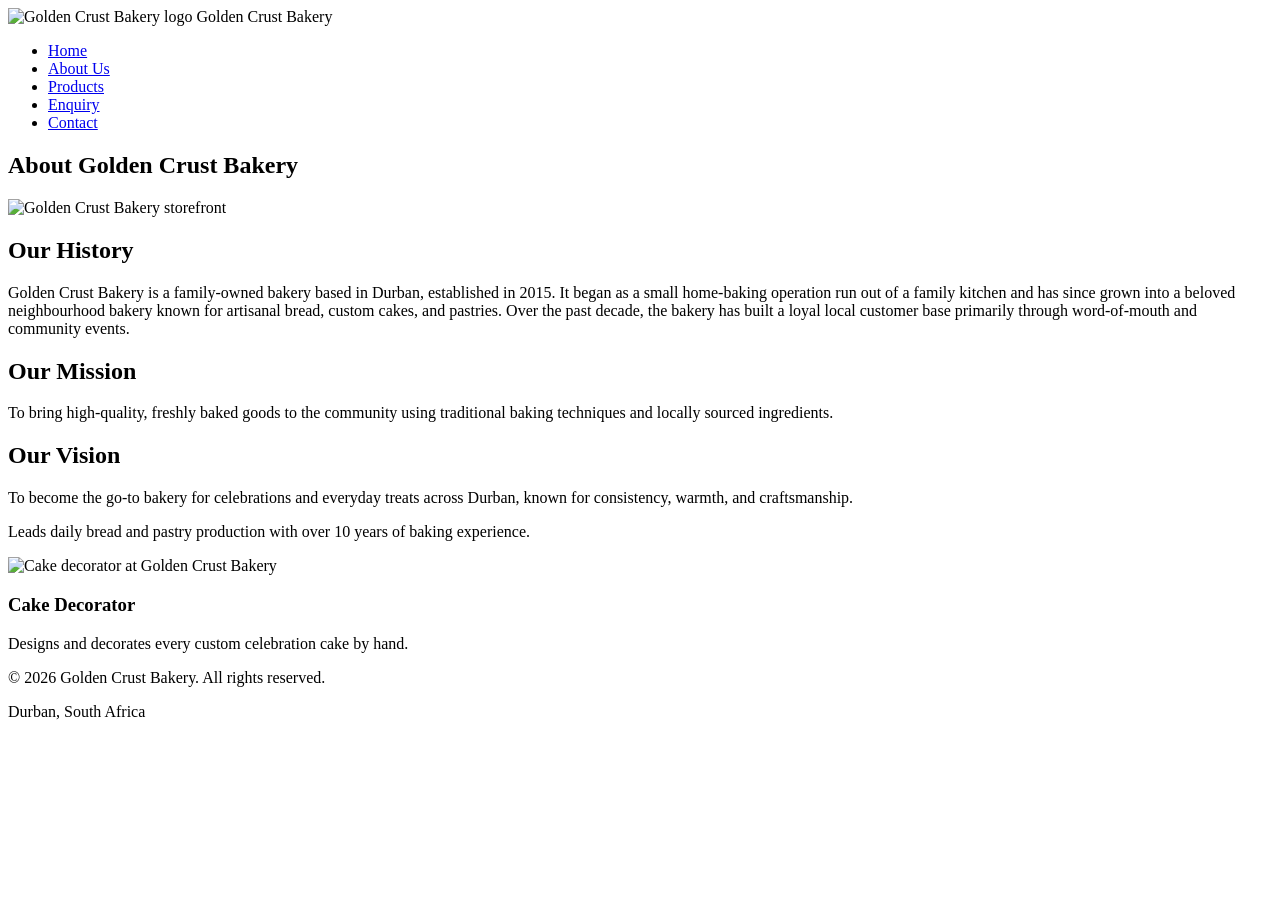
==== about.html @ f2dd8c7f "Add files via upload" ====
<!DOCTYPE html>
<html lang="en">
<head>
  <meta charset="UTF-8">
  <meta name="viewport" content="width=device-width, initial-scale=1.0">
  <title>Golden Crust Bakery | About Us</title>
  <meta name="description" content="Learn about the history, mission, and vision of Golden Crust Bakery.">
  <link rel="stylesheet" href="css/style.css">
</head>
<body>

  <!-- ===================== Header & Navigation ===================== -->
  <header>
    <div class="logo">
      <img src="c:\Users\phili\Downloads\pexels-salah-ozil-78566588-18140495.jpg" alt="Golden Crust Bakery logo">
      <span>Golden Crust Bakery</span>
    </div>
    <nav>
      <ul>
        <li><a href="index.html">Home</a></li>
        <li><a href="about.html" aria-current="page">About Us</a></li>
        <li><a href="products.html">Products</a></li>
        <li><a href="enquiry.html">Enquiry</a></li>
        <li><a href="contact.html">Contact</a></li>
      </ul>
    </nav>
  </header>

  <main>
    <!-- ===================== Page Heading ===================== -->
    <section class="page-heading">
      <h1>About Golden Crust Bakery</h1>
    </section>

    <!-- ===================== History ===================== -->
    <section class="about-history">
      <img src="c:\Users\phili\Downloads\pexels-maxine-xin-706172622-35228372.jpg" alt="Golden Crust Bakery storefront">
      <div>
        <h2>Our History</h2>
        <p>
          Golden Crust Bakery is a family-owned bakery based in Durban, established
          in 2015. It began as a small home-baking operation run out of a family kitchen
          and has since grown into a beloved neighbourhood bakery known for artisanal
          bread, custom cakes, and pastries. Over the past decade, the bakery has built a
          loyal local customer base primarily through word-of-mouth and community events.
        </p>
      </div>
    </section>

    <!-- ===================== Mission & Vision ===================== -->
    <section class="mission-vision">
      <div class="mission">
        <h2>Our Mission</h2>
        <p>
          To bring high-quality, freshly baked goods to the community using traditional
          baking techniques and locally sourced ingredients.
        </p>
      </div>
      <div class="vision">
        <h2>Our Vision</h2>
        <p>
          To become the go-to bakery for celebrations and everyday treats across
          Durban, known for consistency, warmth, and craftsmanship.
        </p>
      </div>
    </section>

    
          
      
          <p>Leads daily bread and pastry production with over 10 years of baking experience.</p>
        </article>
        <article class="team-member">
          <img src="c:\Users\phili\Downloads\mick-haupt-eR3LPfuDzGk-unsplash.jpg" alt="Cake decorator at Golden Crust Bakery">
          <h3>Cake Decorator</h3>
          <p>Designs and decorates every custom celebration cake by hand.</p>
        </article>
      </div>
    </section>
  </main>

  <!-- ===================== Footer ===================== -->
  <footer>
    <p>&copy; 2026 Golden Crust Bakery. All rights reserved.</p>
    <p>Durban, South Africa</p>
  </footer>

</body>
</html>
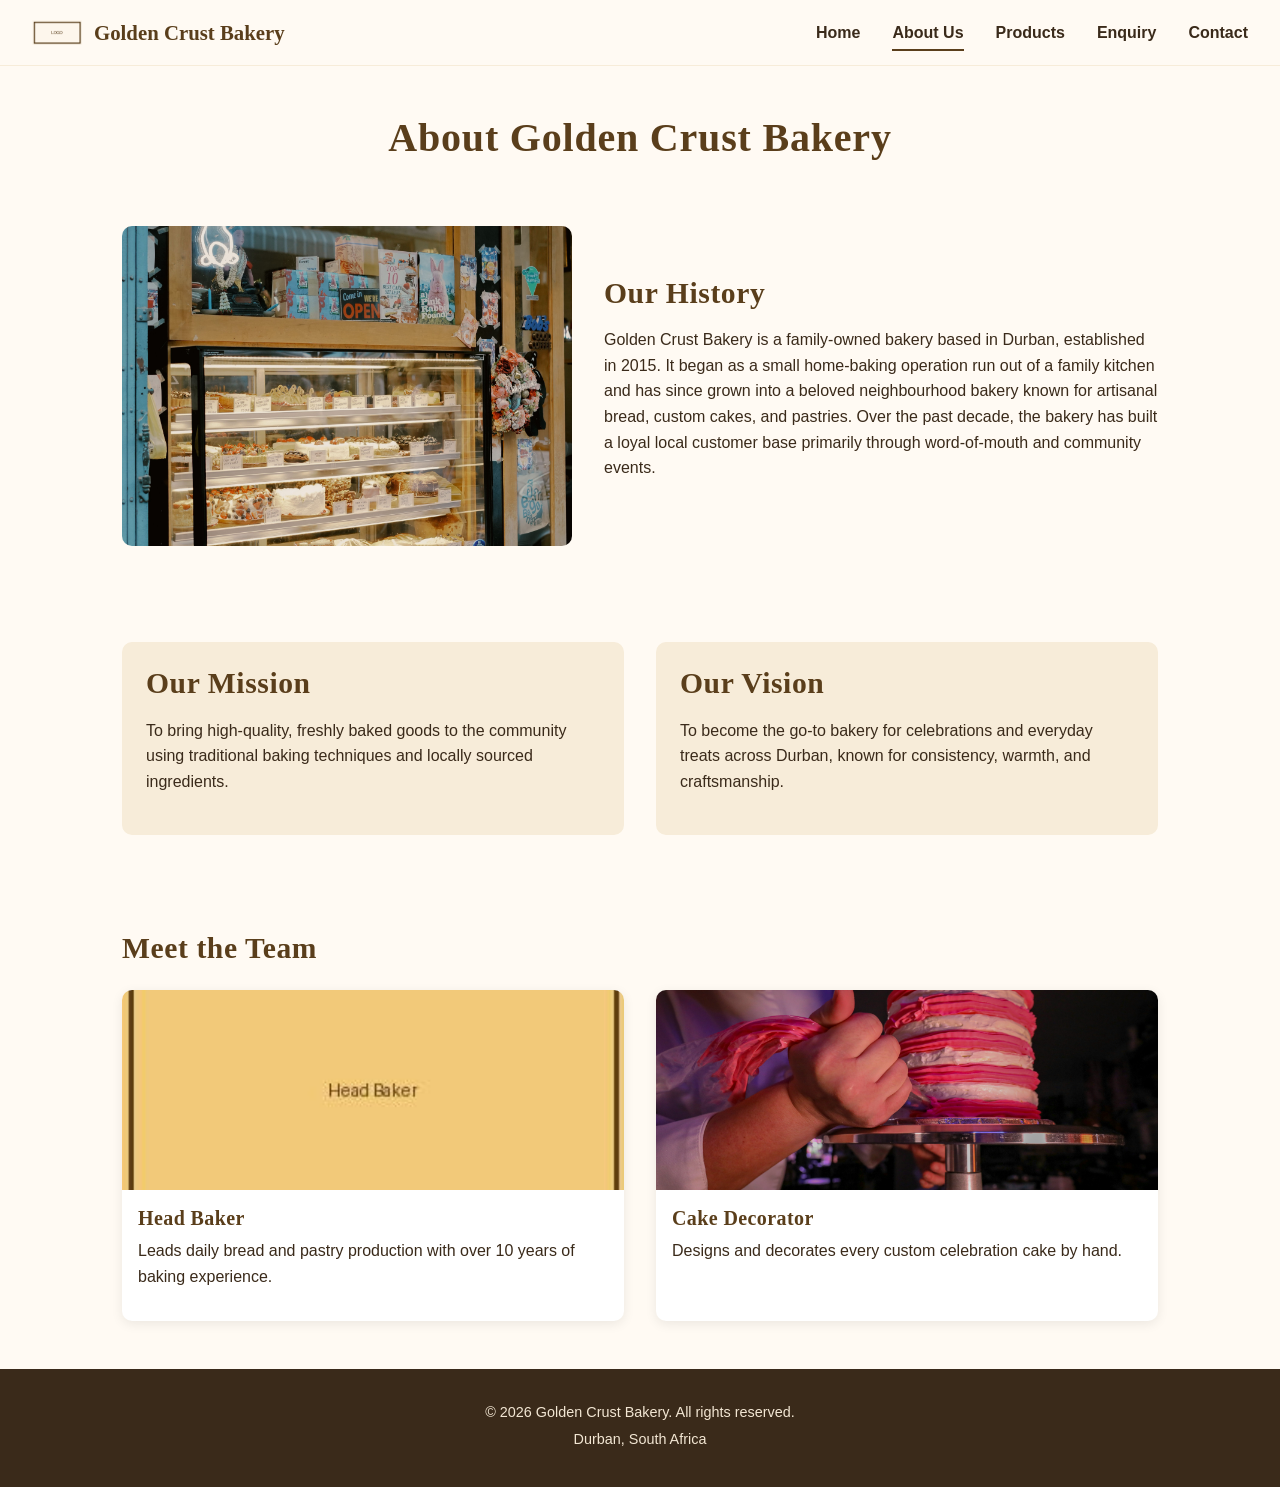
==== commit cffdb2bb: "initial project" ====
--- a/about.html
+++ b/about.html
@@ -12,7 +12,7 @@
   <!-- ===================== Header & Navigation ===================== -->
   <header>
     <div class="logo">
-      <img src="c:\Users\phili\Downloads\pexels-salah-ozil-78566588-18140495.jpg" alt="Golden Crust Bakery logo">
+      <img src="images/logo-placeholder.png" alt="Golden Crust Bakery logo">
       <span>Golden Crust Bakery</span>
     </div>
     <nav>
@@ -34,7 +34,7 @@
 
     <!-- ===================== History ===================== -->
     <section class="about-history">
-      <img src="c:\Users\phili\Downloads\pexels-maxine-xin-706172622-35228372.jpg" alt="Golden Crust Bakery storefront">
+      <img src="images/bakery-storefront-placeholder.jpg" alt="Golden Crust Bakery storefront">
       <div>
         <h2>Our History</h2>
         <p>
@@ -65,13 +65,17 @@
       </div>
     </section>
 
-    
-          
-      
+    <!-- ===================== Team ===================== -->
+    <section class="team">
+      <h2>Meet the Team</h2>
+      <div class="team-grid">
+        <article class="team-member">
+          <img src="images/baker-placeholder.jpg" alt="Head baker at Golden Crust Bakery">
+          <h3>Head Baker</h3>
           <p>Leads daily bread and pastry production with over 10 years of baking experience.</p>
         </article>
         <article class="team-member">
-          <img src="c:\Users\phili\Downloads\mick-haupt-eR3LPfuDzGk-unsplash.jpg" alt="Cake decorator at Golden Crust Bakery">
+          <img src="images/cake-decorator-placeholder.jpg" alt="Cake decorator at Golden Crust Bakery">
           <h3>Cake Decorator</h3>
           <p>Designs and decorates every custom celebration cake by hand.</p>
         </article>
--- a/css/style.css
+++ b/css/style.css
@@ -0,0 +1,492 @@
+/* ============================================================
+   Golden Crust Bakery — style.css
+   Part 2: CSS Styling and Responsive Design
+   ============================================================ */
+
+/* ---------- 2.2 CSS Reset / Base Style ---------- */
+* {
+  margin: 0;
+  padding: 0;
+  box-sizing: border-box;
+}
+
+html {
+  font-size: 100%; /* 1rem = 16px, base for rem units */
+  scroll-behavior: smooth;
+}
+
+body {
+  font-family: 'Poppins', 'Lato', Arial, sans-serif;
+  font-size: 1rem;
+  line-height: 1.6;
+  color: #3a2a1a;
+  background-color: #fffaf3;
+}
+
+a {
+  text-decoration: none;
+  color: inherit;
+}
+
+img {
+  max-width: 100%;
+  height: auto;
+  display: block;
+}
+
+ul {
+  list-style: none;
+}
+
+/* ---------- 2.3 Typography ---------- */
+h1, h2, h3 {
+  font-family: 'Playfair Display', 'Georgia', serif;
+  font-weight: 700;
+  line-height: 1.2;
+  letter-spacing: 0.02em;
+  color: #5a3e1b;
+}
+
+h1 {
+  font-size: 2.5rem;
+}
+
+h2 {
+  font-size: 1.85rem;
+  margin-bottom: 1rem;
+}
+
+h3 {
+  font-size: 1.25rem;
+  margin-bottom: 0.5rem;
+}
+
+p {
+  font-size: 1rem;
+  margin-bottom: 1rem;
+}
+
+/* ---------- Colour Palette (variables for consistency) ---------- */
+:root {
+  --cream: #fffaf3;
+  --warm-cream: #f7ecd9;
+  --gold: #f2c879;
+  --brown: #5a3e1b;
+  --dark-brown: #3a2a1a;
+  --soft-pink-accent: #e8b4a0;
+}
+
+/* ---------- 2.4 Layout Structure: Header & Navigation (Flexbox) ---------- */
+header {
+  display: flex;
+  justify-content: space-between;
+  align-items: center;
+  flex-wrap: wrap;
+  padding: 1rem 2rem;
+  background-color: var(--cream);
+  border-bottom: 1px solid var(--warm-cream);
+  position: sticky;
+  top: 0;
+  z-index: 100;
+}
+
+header .logo {
+  display: flex;
+  align-items: center;
+  gap: 0.75rem;
+}
+
+header .logo img {
+  width: 50px;
+  height: auto;
+}
+
+header .logo span {
+  font-family: 'Playfair Display', serif;
+  font-size: 1.3rem;
+  font-weight: 700;
+  color: var(--brown);
+}
+
+header nav ul {
+  display: flex;
+  gap: 2rem;
+}
+
+header nav a {
+  font-weight: 600;
+  padding: 0.5rem 0;
+  border-bottom: 2px solid transparent;
+  transition: border-color 0.2s ease, color 0.2s ease;
+}
+
+header nav a:hover,
+header nav a:focus {
+  color: var(--gold);
+  border-bottom: 2px solid var(--gold);
+}
+
+header nav a[aria-current="page"] {
+  border-bottom: 2px solid var(--brown);
+}
+
+/* ---------- Hero Section ---------- */
+.hero {
+  position: relative;
+}
+
+.hero img {
+  width: 100%;
+  height: 60vh;
+  object-fit: cover;
+  filter: brightness(0.65);
+}
+
+.hero-text {
+  position: absolute;
+  top: 50%;
+  left: 50%;
+  transform: translate(-50%, -50%);
+  text-align: center;
+  color: #fff;
+  width: 90%;
+  max-width: 600px;
+}
+
+.hero-text h1 {
+  color: #fff;
+  margin-bottom: 0.75rem;
+}
+
+.hero-text p {
+  font-size: 1.1rem;
+  margin-bottom: 1.5rem;
+}
+
+/* ---------- Buttons ---------- */
+.cta-button {
+  display: inline-block;
+  background-color: var(--gold);
+  color: var(--dark-brown);
+  font-weight: 700;
+  padding: 0.75rem 1.75rem;
+  border-radius: 999px;
+  box-shadow: 0 4px 10px rgba(0, 0, 0, 0.15);
+  transition: transform 0.2s ease, box-shadow 0.2s ease, background-color 0.2s ease;
+}
+
+.cta-button:hover,
+.cta-button:focus {
+  background-color: var(--brown);
+  color: #fff;
+  transform: translateY(-2px);
+  box-shadow: 0 6px 14px rgba(0, 0, 0, 0.2);
+}
+
+.cta-button:active {
+  transform: translateY(0);
+  box-shadow: 0 2px 6px rgba(0, 0, 0, 0.15);
+}
+
+/* ---------- Intro / General Sections ---------- */
+.intro,
+.page-heading,
+.about-history,
+.mission-vision,
+.team,
+.product-category,
+.enquiry-form,
+.locations,
+.contact-form {
+  max-width: 1100px;
+  margin: 0 auto;
+  padding: 3rem 2rem;
+}
+
+.page-heading {
+  text-align: center;
+  padding-bottom: 1rem;
+}
+
+/* ---------- 2.4 Product / Team Grid Layout (CSS Grid) ---------- */
+.product-grid,
+.team-grid {
+  display: grid;
+  grid-template-columns: repeat(3, 1fr);
+  gap: 2rem;
+  margin-top: 1.5rem;
+}
+
+.team-grid {
+  grid-template-columns: repeat(2, 1fr);
+}
+
+.product-card,
+.team-member {
+  background-color: #fff;
+  border-radius: 10px;
+  overflow: hidden;
+  box-shadow: 0 3px 12px rgba(0, 0, 0, 0.08);
+  transition: transform 0.2s ease, box-shadow 0.2s ease;
+}
+
+.product-card:hover,
+.team-member:hover {
+  transform: translateY(-4px);
+  box-shadow: 0 8px 20px rgba(0, 0, 0, 0.12);
+}
+
+.product-card img,
+.team-member img {
+  width: 100%;
+  height: 200px;
+  object-fit: cover;
+}
+
+.product-card h3,
+.product-card p,
+.team-member h3,
+.team-member p {
+  padding: 0 1rem;
+}
+
+.product-card h3,
+.team-member h3 {
+  margin-top: 1rem;
+}
+
+.product-card p:last-child,
+.team-member p:last-child {
+  padding-bottom: 1rem;
+}
+
+.price {
+  font-weight: 700;
+  color: var(--brown);
+}
+
+/* ---------- Featured Products (Homepage) ---------- */
+.featured-products {
+  max-width: 1100px;
+  margin: 0 auto;
+  padding: 3rem 2rem;
+  text-align: center;
+}
+
+.featured-products .product-grid {
+  text-align: left;
+}
+
+/* ---------- Call To Action Banner ---------- */
+.cta-banner {
+  background-color: var(--warm-cream);
+  text-align: center;
+  padding: 3rem 2rem;
+}
+
+/* ---------- About Page: History (Flexbox) ---------- */
+.about-history {
+  display: flex;
+  align-items: center;
+  gap: 2rem;
+  flex-wrap: wrap;
+}
+
+.about-history img {
+  flex: 1 1 350px;
+  width: 100%;
+  max-width: 450px;
+  height: 320px;
+  object-fit: cover;
+  border-radius: 10px;
+}
+
+.about-history div {
+  flex: 1 1 350px;
+}
+
+/* ---------- Mission & Vision (Grid) ---------- */
+.mission-vision {
+  display: grid;
+  grid-template-columns: 1fr 1fr;
+  gap: 2rem;
+}
+
+.mission,
+.vision {
+  background-color: var(--warm-cream);
+  padding: 1.5rem;
+  border-radius: 10px;
+}
+
+/* ---------- Enquiry / Contact Forms ---------- */
+.enquiry-form form,
+.contact-form form {
+  display: flex;
+  flex-direction: column;
+  gap: 1rem;
+  max-width: 600px;
+  margin-top: 1.5rem;
+}
+
+.enquiry-form label,
+.contact-form label {
+  font-weight: 600;
+}
+
+.enquiry-form input,
+.enquiry-form select,
+.enquiry-form textarea,
+.contact-form input,
+.contact-form textarea {
+  padding: 0.75rem;
+  border: 1px solid #d8c9b3;
+  border-radius: 6px;
+  font-family: inherit;
+  font-size: 1rem;
+  background-color: #fff;
+  transition: border-color 0.2s ease, box-shadow 0.2s ease;
+}
+
+.enquiry-form input:focus,
+.enquiry-form select:focus,
+.enquiry-form textarea:focus,
+.contact-form input:focus,
+.contact-form textarea:focus {
+  outline: none;
+  border-color: var(--gold);
+  box-shadow: 0 0 0 3px rgba(242, 200, 121, 0.35);
+}
+
+.enquiry-form button,
+.contact-form button {
+  align-self: flex-start;
+  border: none;
+  cursor: pointer;
+}
+
+/* ---------- Contact Page: Locations (Grid) ---------- */
+.locations {
+  display: grid;
+  grid-template-columns: 1fr 1fr;
+  gap: 2rem;
+}
+
+.location {
+  background-color: #fff;
+  padding: 1.5rem;
+  border-radius: 10px;
+  box-shadow: 0 3px 12px rgba(0, 0, 0, 0.08);
+}
+
+.map-placeholder {
+  margin-top: 1rem;
+  height: 180px;
+  background-color: var(--warm-cream);
+  border: 1px dashed #c9b490;
+  border-radius: 6px;
+  display: flex;
+  align-items: center;
+  justify-content: center;
+  color: #8a6d4a;
+  font-style: italic;
+}
+
+.map-container {
+  margin-top: 1rem;
+  border-radius: 6px;
+  overflow: hidden;
+}
+
+.map-container iframe {
+  width: 100%;
+  height: 220px;
+  border: 0;
+  display: block;
+}
+
+/* ---------- Footer ---------- */
+footer {
+  text-align: center;
+  padding: 2rem;
+  background-color: var(--dark-brown);
+  color: #f2e6d3;
+}
+
+footer p {
+  margin-bottom: 0.25rem;
+  font-size: 0.9rem;
+}
+
+/* ============================================================
+   3. Responsive Design
+   ============================================================ */
+
+/* ---------- 3.1 Tablet Breakpoint (max-width: 900px) ---------- */
+@media (max-width: 900px) {
+  .product-grid {
+    grid-template-columns: repeat(2, 1fr);
+  }
+
+  .mission-vision,
+  .locations {
+    grid-template-columns: 1fr;
+  }
+
+  h1 {
+    font-size: 2rem;
+  }
+
+  h2 {
+    font-size: 1.5rem;
+  }
+}
+
+/* ---------- 3.1 Mobile Breakpoint (max-width: 600px) ---------- */
+@media (max-width: 600px) {
+  header {
+    flex-direction: column;
+    align-items: flex-start;
+    gap: 0.75rem;
+  }
+
+  header nav ul {
+    flex-direction: column;
+    gap: 0.75rem;
+    width: 100%;
+  }
+
+  .hero img {
+    height: 45vh;
+  }
+
+  .hero-text h1 {
+    font-size: 1.6rem;
+  }
+
+  .hero-text p {
+    font-size: 0.95rem;
+  }
+
+  .product-grid,
+  .team-grid {
+    grid-template-columns: 1fr;
+  }
+
+  .about-history {
+    flex-direction: column;
+  }
+
+  .intro,
+  .page-heading,
+  .about-history,
+  .mission-vision,
+  .team,
+  .product-category,
+  .enquiry-form,
+  .locations,
+  .contact-form,
+  .featured-products {
+    padding: 2rem 1.25rem;
+  }
+}
